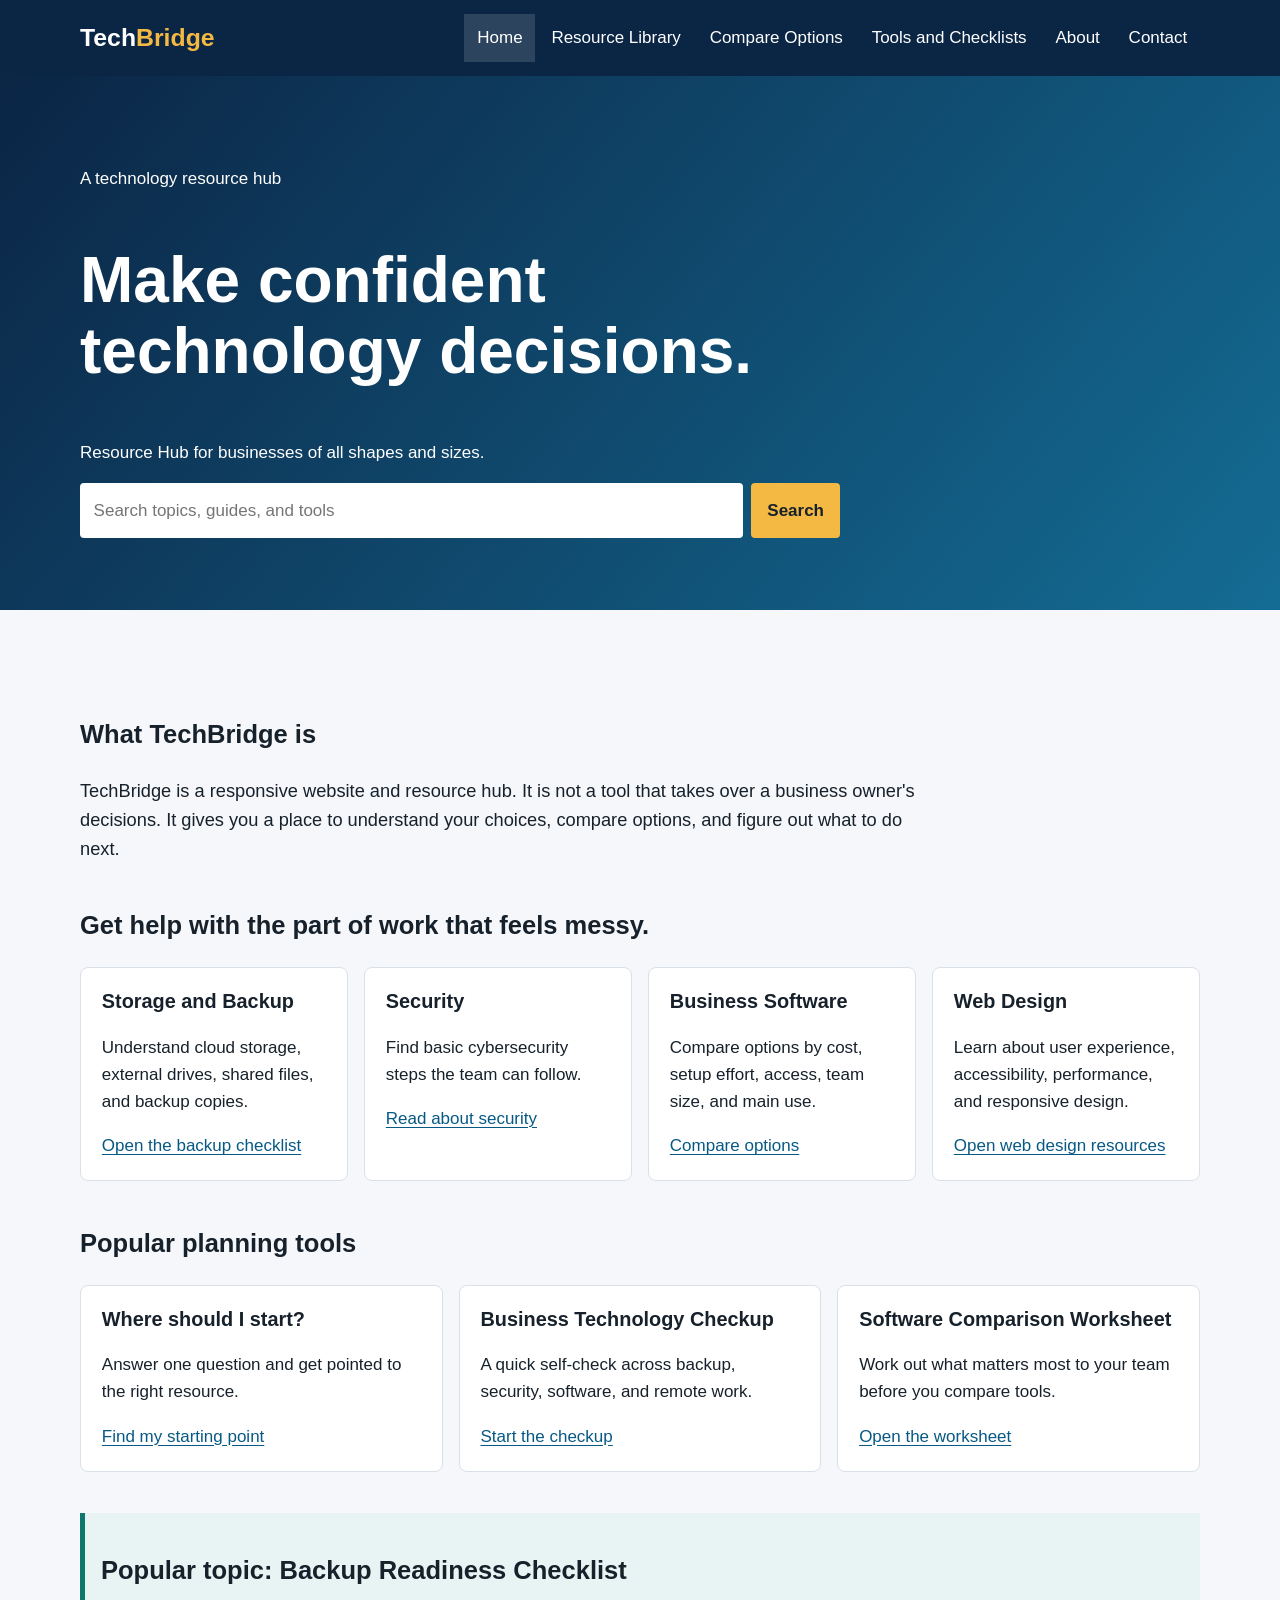
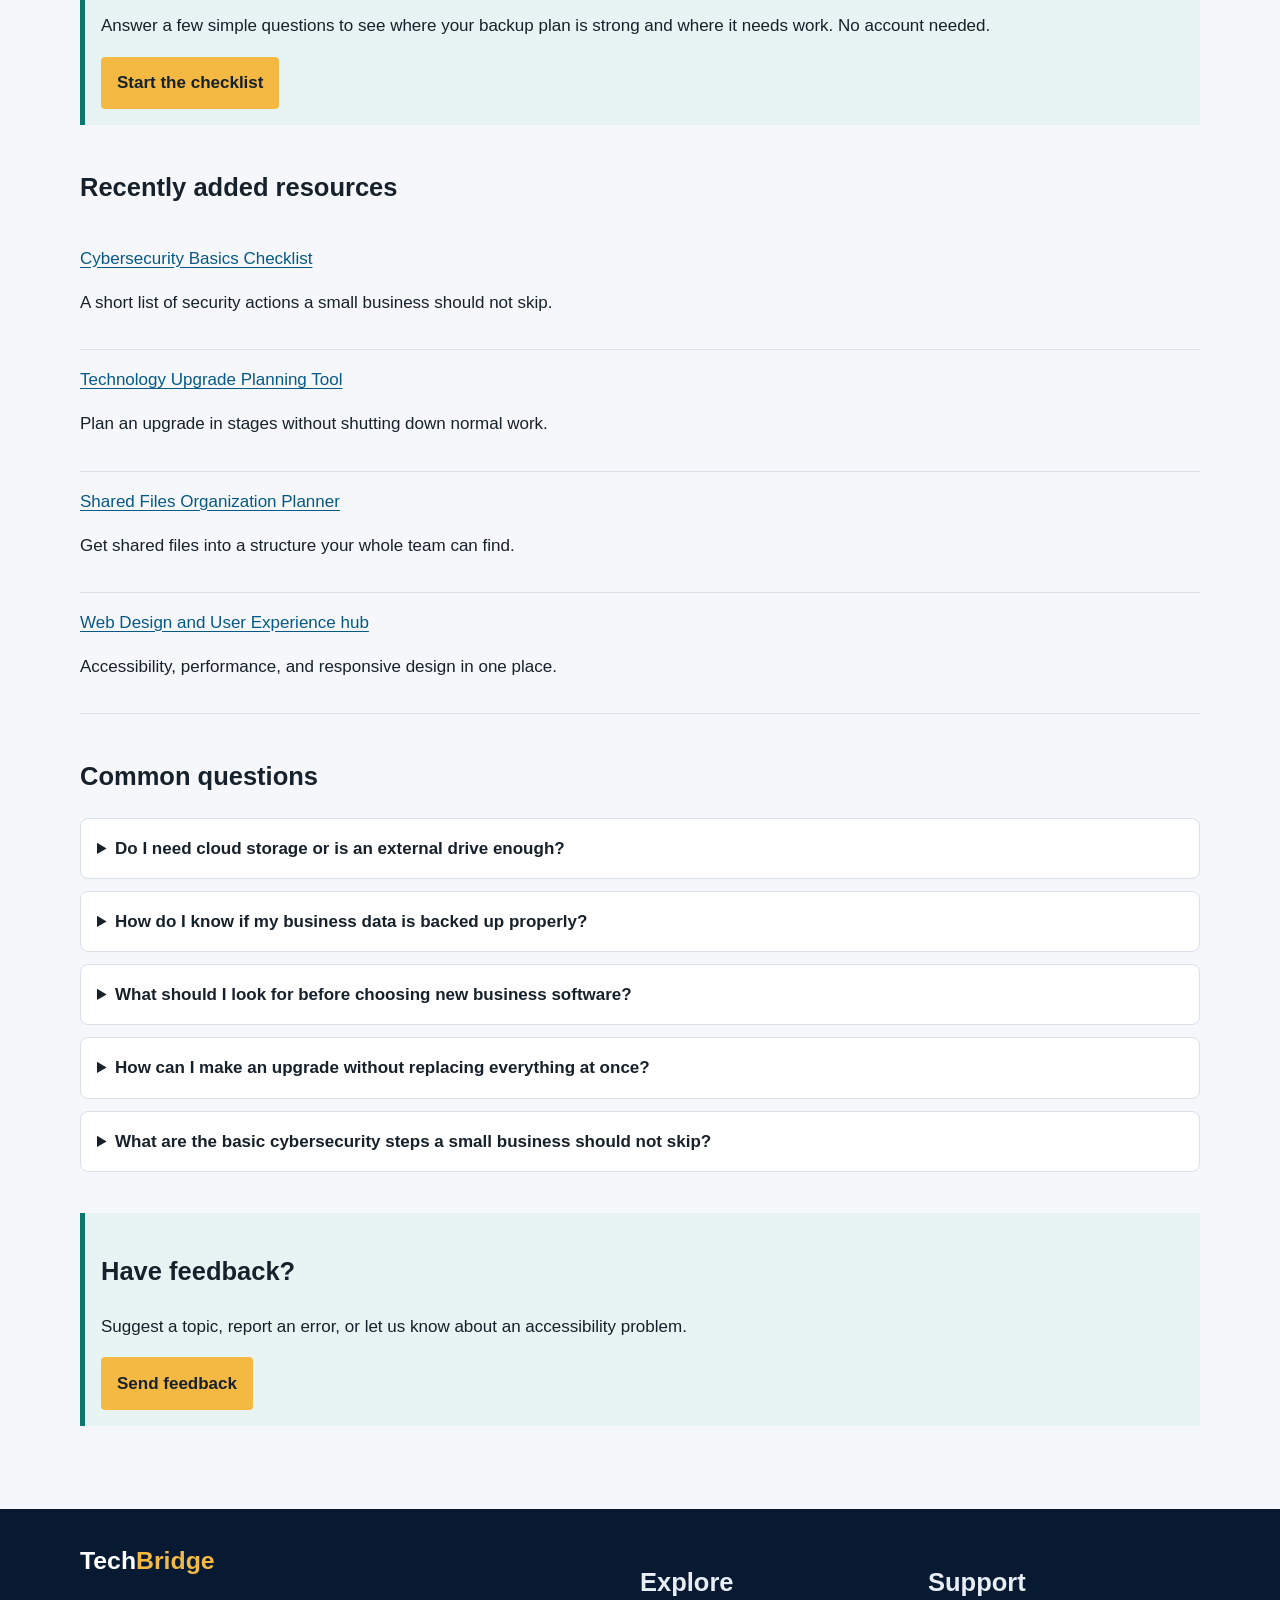
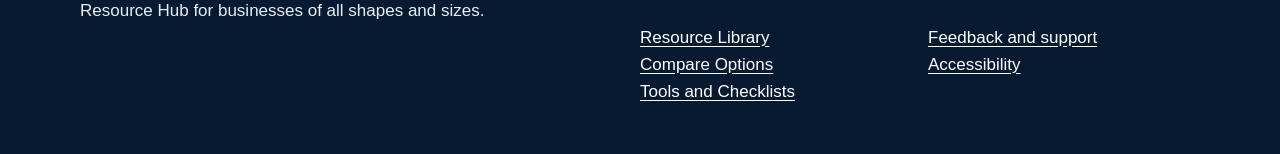
==== index.html @ a1f2038e "Add files via upload" ====
<!doctype html>
<html lang="en">
<head>
<meta charset="utf-8">
<meta name="viewport" content="width=device-width, initial-scale=1">
<meta name="description" content="TechBridge technology resource hub for small-business owners.">
<title>Home — TechBridge</title>
<link rel="stylesheet" href="css/styles.css">
</head>
<body>
<a class="skip" href="#main">Skip to main content</a>
<header class="site-header">
  <div class="wrap header-inner">
    <a class="brand" href="index.html">Tech<span>Bridge</span></a>
    <button class="menu-button" aria-expanded="false">Menu</button>
    <nav class="site-nav" aria-label="Main navigation">
      <ul>
        <li><a href="index.html" aria-current="page">Home</a></li>
        <li><a href="resources.html">Resource Library</a></li>
        <li><a href="compare.html">Compare Options</a></li>
        <li><a href="tools.html">Tools and Checklists</a></li>
        <li><a href="about.html">About</a></li>
        <li><a href="contact.html">Contact</a></li>
      </ul>
    </nav>
  </div>
</header>

<section class="hero">
  <div class="wrap">
    <p>A technology resource hub</p>
    <h1>Make confident technology decisions.</h1>
    <p>Resource Hub for businesses of all shapes and sizes.</p>
    <form class="search" data-search role="search">
      <label class="hidden" for="search">Search topics, guides, and tools</label>
      <input id="search" name="q" type="search" placeholder="Search topics, guides, and tools">
      <button type="submit">Search</button>
    </form>
  </div>
</section>

<main id="main" class="wrap">

  <section>
    <h2>What TechBridge is</h2>
    <p class="intro">TechBridge is a responsive website and resource hub. It is not a tool that takes over a business owner's decisions. It gives you a place to understand your choices, compare options, and figure out what to do next.</p>
  </section>

  <section>
    <h2>Get help with the part of work that feels messy.</h2>
    <div class="grid">
      <article class="card">
        <h3>Storage and Backup</h3>
        <p>Understand cloud storage, external drives, shared files, and backup copies.</p>
        <a href="tools.html#backup">Open the backup checklist</a>
      </article>
      <article class="card">
        <h3>Security</h3>
        <p>Find basic cybersecurity steps the team can follow.</p>
        <a href="security.html">Read about security</a>
      </article>
      <article class="card">
        <h3>Business Software</h3>
        <p>Compare options by cost, setup effort, access, team size, and main use.</p>
        <a href="compare.html">Compare options</a>
      </article>
      <article class="card">
        <h3>Web Design</h3>
        <p>Learn about user experience, accessibility, performance, and responsive design.</p>
        <a href="user-experience.html">Open web design resources</a>
      </article>
    </div>
  </section>

  <section>
    <h2>Popular planning tools</h2>
    <div class="grid">
      <article class="card">
        <h3>Where should I start?</h3>
        <p>Answer one question and get pointed to the right resource.</p>
        <a href="tools.html#finder">Find my starting point</a>
      </article>
      <article class="card">
        <h3>Business Technology Checkup</h3>
        <p>A quick self-check across backup, security, software, and remote work.</p>
        <a href="tools.html#checkup">Start the checkup</a>
      </article>
      <article class="card">
        <h3>Software Comparison Worksheet</h3>
        <p>Work out what matters most to your team before you compare tools.</p>
        <a href="tools.html#worksheet">Open the worksheet</a>
      </article>
    </div>
  </section>

  <section class="notice">
    <h2>Popular topic: Backup Readiness Checklist</h2>
    <p>Answer a few simple questions to see where your backup plan is strong and where it needs work. No account needed.</p>
    <a class="button" href="tools.html#backup">Start the checklist</a>
  </section>

  <section>
    <h2>Recently added resources</h2>
    <ul class="resource-list">
      <li><a href="security.html#cyber-checklist">Cybersecurity Basics Checklist</a><p>A short list of security actions a small business should not skip.</p></li>
      <li><a href="tools.html#upgrade">Technology Upgrade Planning Tool</a><p>Plan an upgrade in stages without shutting down normal work.</p></li>
      <li><a href="tools.html#files">Shared Files Organization Planner</a><p>Get shared files into a structure your whole team can find.</p></li>
      <li><a href="user-experience.html">Web Design and User Experience hub</a><p>Accessibility, performance, and responsive design in one place.</p></li>
    </ul>
  </section>

  <section class="faq">
    <h2>Common questions</h2>
    <details>
      <summary>Do I need cloud storage or is an external drive enough?</summary>
      <p>It depends on how many people need access and from where. An external drive works if one person needs occasional backup, but a team that shares files from different locations usually needs cloud storage too. See the <a href="compare.html">Compare Options</a> page.</p>
    </details>
    <details>
      <summary>How do I know if my business data is backed up properly?</summary>
      <p>A proper backup has a separate copy, a known location, someone who checks it, and a way to recover files. Run the <a href="tools.html#backup">Backup Readiness Checklist</a> to see where you stand.</p>
    </details>
    <details>
      <summary>What should I look for before choosing new business software?</summary>
      <p>Cost, setup effort, access, team size, and main use — in that order for most small teams. The <a href="tools.html#worksheet">Software Comparison Worksheet</a> helps you decide which matters most first.</p>
    </details>
    <details>
      <summary>How can I make an upgrade without replacing everything at once?</summary>
      <p>Start with the smallest piece that is causing the most trouble. The <a href="tools.html#upgrade">Technology Upgrade Planning Tool</a> walks through this in stages.</p>
    </details>
    <details>
      <summary>What are the basic cybersecurity steps a small business should not skip?</summary>
      <p>Unique passwords, multi-factor authentication, and automatic updates cover most of the risk. See the <a href="security.html#cyber-checklist">Cybersecurity Basics Checklist</a>.</p>
    </details>
  </section>

  <section class="notice">
    <h2>Have feedback?</h2>
    <p>Suggest a topic, report an error, or let us know about an accessibility problem.</p>
    <a class="button" href="contact.html">Send feedback</a>
  </section>

</main>

<footer class="site-footer">
  <div class="wrap footer">
    <div>
      <a class="brand" href="index.html">Tech<span>Bridge</span></a>
      <p>Resource Hub for businesses of all shapes and sizes.</p>
    </div>
    <div>
      <h2>Explore</h2>
      <p><a href="resources.html">Resource Library</a><br><a href="compare.html">Compare Options</a><br><a href="tools.html">Tools and Checklists</a></p>
    </div>
    <div>
      <h2>Support</h2>
      <p><a href="contact.html">Feedback and support</a><br><a href="accessibility.html">Accessibility</a></p>
    </div>
  </div>
</footer>
<script src="js/script.js"></script>
</body>
</html>
---- css/styles.css ----
*{box-sizing:border-box}html{scroll-behavior:smooth}body{margin:0;font:17px/1.6 Arial,sans-serif;color:#17212b;background:#f5f7fa}a{color:#075985;text-underline-offset:3px}a:focus-visible,button:focus-visible,input:focus-visible,textarea:focus-visible,select:focus-visible,details summary:focus-visible{outline:3px solid #f59e0b;outline-offset:3px}.skip{position:absolute;left:-9999px}.skip:focus{left:1rem;top:1rem;background:#fff;padding:.7rem;z-index:9}.wrap{width:min(1120px,92%);margin:auto}.site-header{background:#0b2545;color:#fff}.header-inner{min-height:76px;display:flex;align-items:center;justify-content:space-between;gap:1rem}.brand{color:#fff;text-decoration:none;font-weight:700;font-size:1.55rem}.brand span{color:#f4b942}.menu-button{background:transparent;color:#fff;border:2px solid #fff;padding:.5rem .8rem}.site-nav ul{display:flex;gap:.2rem;list-style:none;padding:0;margin:0}.site-nav a{display:block;color:#fff;text-decoration:none;padding:.65rem .8rem}.site-nav a:hover,.site-nav a[aria-current=page]{background:#ffffff24}.hero{padding:4.5rem 0;background:linear-gradient(130deg,#0b2545,#146c94);color:#fff}.hero h1{font-size:clamp(2.2rem,5vw,4rem);line-height:1.1;max-width:800px}.search{display:flex;gap:.5rem;max-width:760px}.search input{flex:1;padding:.85rem;border:0;border-radius:4px;font:inherit}.search button,.button{background:#f4b942;color:#17212b;border:0;border-radius:4px;padding:.8rem 1rem;font:inherit;font-weight:700;cursor:pointer}.button{display:inline-block;text-decoration:none}main{padding:2.6rem 0}section{margin-bottom:2.6rem}.grid{display:grid;grid-template-columns:repeat(auto-fit,minmax(230px,1fr));gap:1rem}.card,.form,.related{background:#fff;border:1px solid #d9e0e8;border-radius:8px;padding:1.3rem}.card h2,.card h3{margin-top:0;line-height:1.25}.quick{background:#fff4d7;border-left:5px solid #f4b942;padding:1rem}.quick ul{margin:.5rem 0 0;padding-left:1.2rem}.notice{background:#e7f4f3;border-left:5px solid #0f766e;padding:1rem}.breadcrumbs{font-size:.94rem}.check label{display:flex;gap:.7rem;align-items:flex-start;background:#fff;border:1px solid #d9e0e8;border-radius:4px;margin:.5rem 0;padding:.75rem}.check input{width:1.2rem;height:1.2rem;margin-top:.25rem;flex-shrink:0}.check fieldset{border:0;padding:0;margin:0 0 1rem}.check legend{font-weight:700;padding:0;margin-bottom:.3rem}.result{display:none;background:#e7f4f3;border-left:5px solid #0f766e;padding:1rem;margin-top:1rem}.result.show,.result:not([hidden]){display:block}.table{width:100%;border-collapse:collapse;background:#fff}.table th,.table td{border:1px solid #d9e0e8;padding:.8rem;text-align:left;vertical-align:top}.table th{background:#eaf1f7}.table-wrap{overflow:auto}.field{margin-bottom:1rem}.field label{display:block;font-weight:700}.field input,.field select,.field textarea{width:100%;font:inherit;padding:.65rem;border:1px solid #718096;border-radius:4px}.field textarea{min-height:150px}.field [aria-invalid=true]{border:2px solid #b42318;background:#fff5f5}.success{background:#e7f4f3;border-left:5px solid #0f766e;padding:1rem}.resource-list{list-style:none;padding:0}.resource-list li{padding:1rem 0;border-bottom:1px solid #d9e0e8}.site-footer{background:#071a31;color:#e8eef5;padding:2rem 0}.site-footer a{color:#fff}.footer{display:grid;grid-template-columns:2fr 1fr 1fr;gap:1rem}.hidden{position:absolute;left:-9999px}.intro{font-size:1.14rem;max-width:850px}.tool-section{margin-bottom:2rem}.faq details{background:#fff;border:1px solid #d9e0e8;border-radius:8px;padding:1rem;margin-bottom:.75rem}.faq summary{font-weight:700;cursor:pointer}.faq details p{margin-top:.6rem}[data-score-line]{font-weight:700;margin:.5rem 0 0}@media(max-width:760px){.header-inner{flex-wrap:wrap;padding:.7rem 0}.menu-button{display:block}.site-nav{display:none;width:100%}.site-nav.open{display:block}.site-nav ul{display:block}.site-nav a{padding:.7rem}.search{flex-direction:column}.footer{grid-template-columns:1fr}}@media(min-width:761px){.menu-button{display:none}}@media(prefers-reduced-motion:reduce){html{scroll-behavior:auto}}@media print{.site-header,.site-footer,.menu-button,form,.quick nav,nav.site-nav{display:none}.result{display:block !important}}
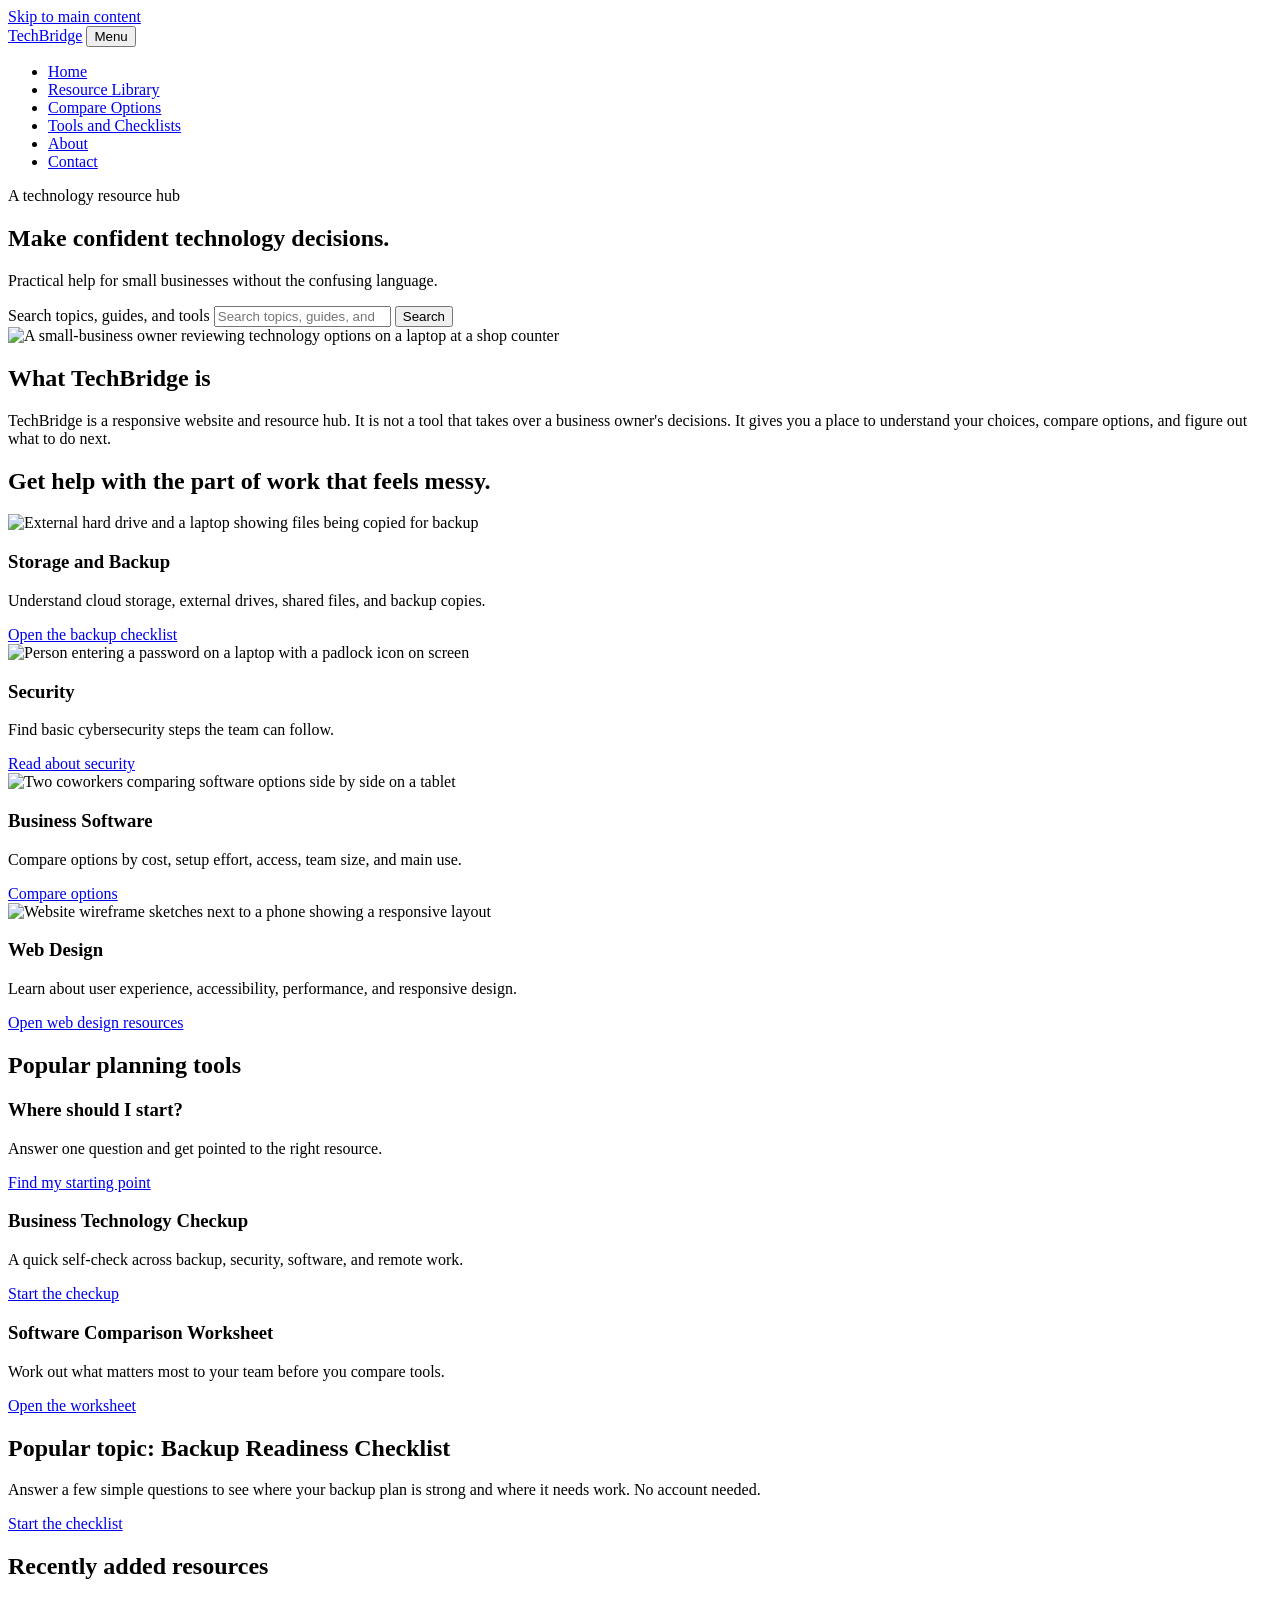
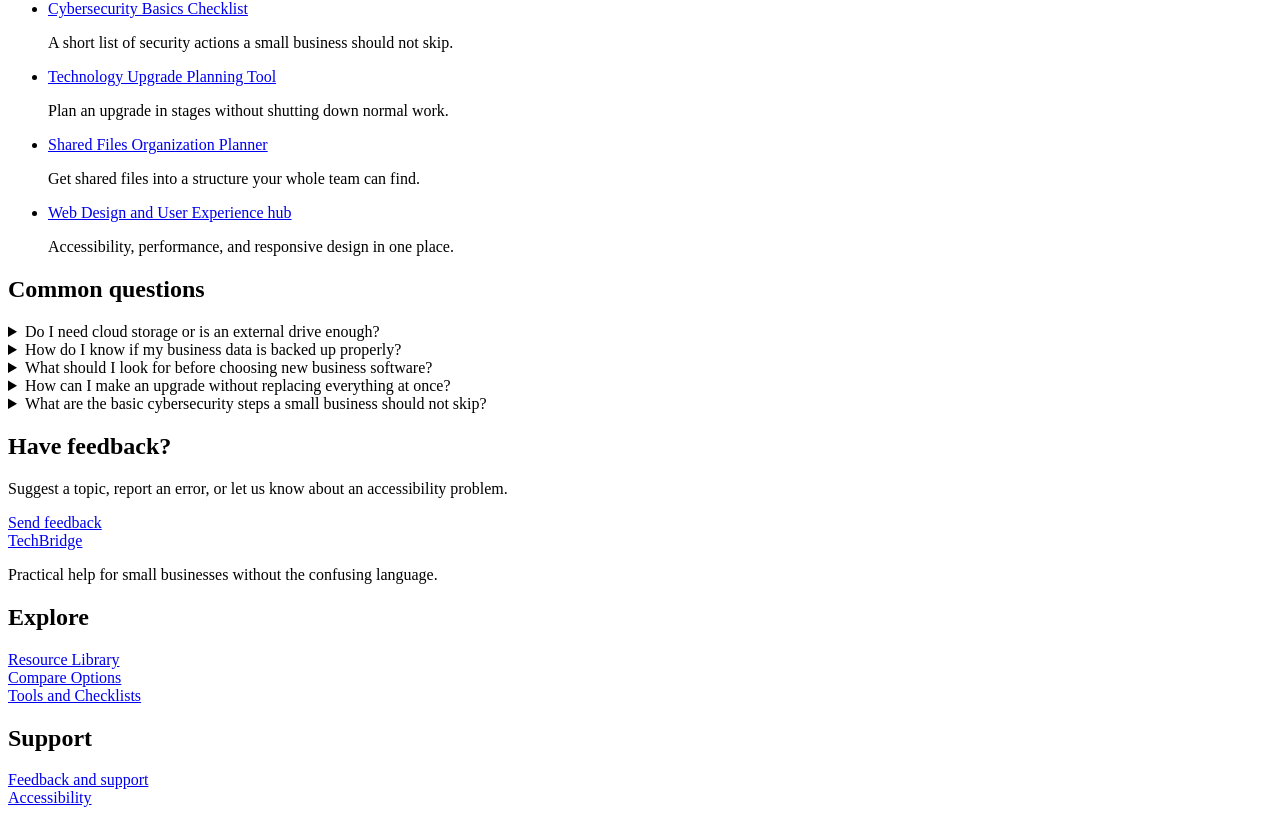
==== commit ebb05e50: "Revise index.html for content and layout improvements Updated the index.html file to enhance content" ====
--- a/index.html
+++ b/index.html
@@ -5,7 +5,7 @@
 <meta name="viewport" content="width=device-width, initial-scale=1">
 <meta name="description" content="TechBridge technology resource hub for small-business owners.">
 <title>Home — TechBridge</title>
-<link rel="stylesheet" href="css/styles.css">
+<link rel="stylesheet" href="styles.css">
 </head>
 <body>
 <a class="skip" href="#main">Skip to main content</a>
@@ -27,15 +27,27 @@
 </header>
 
 <section class="hero">
-  <div class="wrap">
-    <p>A technology resource hub</p>
-    <h1>Make confident technology decisions.</h1>
-    <p>Resource Hub for businesses of all shapes and sizes.</p>
-    <form class="search" data-search role="search">
-      <label class="hidden" for="search">Search topics, guides, and tools</label>
-      <input id="search" name="q" type="search" placeholder="Search topics, guides, and tools">
-      <button type="submit">Search</button>
-    </form>
+  <div class="wrap hero-inner">
+    <div class="hero-text">
+      <p>A technology resource hub</p>
+      <h1>Make confident technology decisions.</h1>
+      <p>Practical help for small businesses without the confusing language.</p>
+      <form class="search" data-search role="search">
+        <label class="hidden" for="search">Search topics, guides, and tools</label>
+        <input id="search" name="q" type="search" placeholder="Search topics, guides, and tools">
+        <button type="submit">Search</button>
+      </form>
+    </div>
+    <img
+      class="hero-image"
+      src="https://picsum.photos/seed/techbridge-hero/700/560"
+      srcset="https://picsum.photos/seed/techbridge-hero/420/336 420w,
+              https://picsum.photos/seed/techbridge-hero/700/560 700w,
+              https://picsum.photos/seed/techbridge-hero/1000/800 1000w"
+      sizes="(max-width: 760px) 88vw, 40vw"
+      width="700" height="560"
+      alt="A small-business owner reviewing technology options on a laptop at a shop counter"
+      loading="eager" fetchpriority="high">
   </div>
 </section>
 
@@ -50,21 +62,57 @@
     <h2>Get help with the part of work that feels messy.</h2>
     <div class="grid">
       <article class="card">
+        <img
+          src="https://picsum.photos/seed/techbridge-backup/480/320"
+          srcset="https://picsum.photos/seed/techbridge-backup/320/213 320w,
+                  https://picsum.photos/seed/techbridge-backup/480/320 480w,
+                  https://picsum.photos/seed/techbridge-backup/800/533 800w"
+          sizes="(max-width: 600px) 90vw, (max-width: 900px) 45vw, 260px"
+          width="480" height="320"
+          alt="External hard drive and a laptop showing files being copied for backup"
+          loading="lazy">
         <h3>Storage and Backup</h3>
         <p>Understand cloud storage, external drives, shared files, and backup copies.</p>
         <a href="tools.html#backup">Open the backup checklist</a>
       </article>
       <article class="card">
+        <img
+          src="https://picsum.photos/seed/techbridge-security/480/320"
+          srcset="https://picsum.photos/seed/techbridge-security/320/213 320w,
+                  https://picsum.photos/seed/techbridge-security/480/320 480w,
+                  https://picsum.photos/seed/techbridge-security/800/533 800w"
+          sizes="(max-width: 600px) 90vw, (max-width: 900px) 45vw, 260px"
+          width="480" height="320"
+          alt="Person entering a password on a laptop with a padlock icon on screen"
+          loading="lazy">
         <h3>Security</h3>
         <p>Find basic cybersecurity steps the team can follow.</p>
         <a href="security.html">Read about security</a>
       </article>
       <article class="card">
+        <img
+          src="https://picsum.photos/seed/techbridge-software/480/320"
+          srcset="https://picsum.photos/seed/techbridge-software/320/213 320w,
+                  https://picsum.photos/seed/techbridge-software/480/320 480w,
+                  https://picsum.photos/seed/techbridge-software/800/533 800w"
+          sizes="(max-width: 600px) 90vw, (max-width: 900px) 45vw, 260px"
+          width="480" height="320"
+          alt="Two coworkers comparing software options side by side on a tablet"
+          loading="lazy">
         <h3>Business Software</h3>
         <p>Compare options by cost, setup effort, access, team size, and main use.</p>
         <a href="compare.html">Compare options</a>
       </article>
       <article class="card">
+        <img
+          src="https://picsum.photos/seed/techbridge-webdesign/480/320"
+          srcset="https://picsum.photos/seed/techbridge-webdesign/320/213 320w,
+                  https://picsum.photos/seed/techbridge-webdesign/480/320 480w,
+                  https://picsum.photos/seed/techbridge-webdesign/800/533 800w"
+          sizes="(max-width: 600px) 90vw, (max-width: 900px) 45vw, 260px"
+          width="480" height="320"
+          alt="Website wireframe sketches next to a phone showing a responsive layout"
+          loading="lazy">
         <h3>Web Design</h3>
         <p>Learn about user experience, accessibility, performance, and responsive design.</p>
         <a href="user-experience.html">Open web design resources</a>
@@ -145,7 +193,7 @@
   <div class="wrap footer">
     <div>
       <a class="brand" href="index.html">Tech<span>Bridge</span></a>
-      <p>Resource Hub for businesses of all shapes and sizes.</p>
+      <p>Practical help for small businesses without the confusing language.</p>
     </div>
     <div>
       <h2>Explore</h2>
@@ -157,6 +205,6 @@
     </div>
   </div>
 </footer>
-<script src="js/script.js"></script>
+<script src="script.js"></script>
 </body>
-</html>+</html>
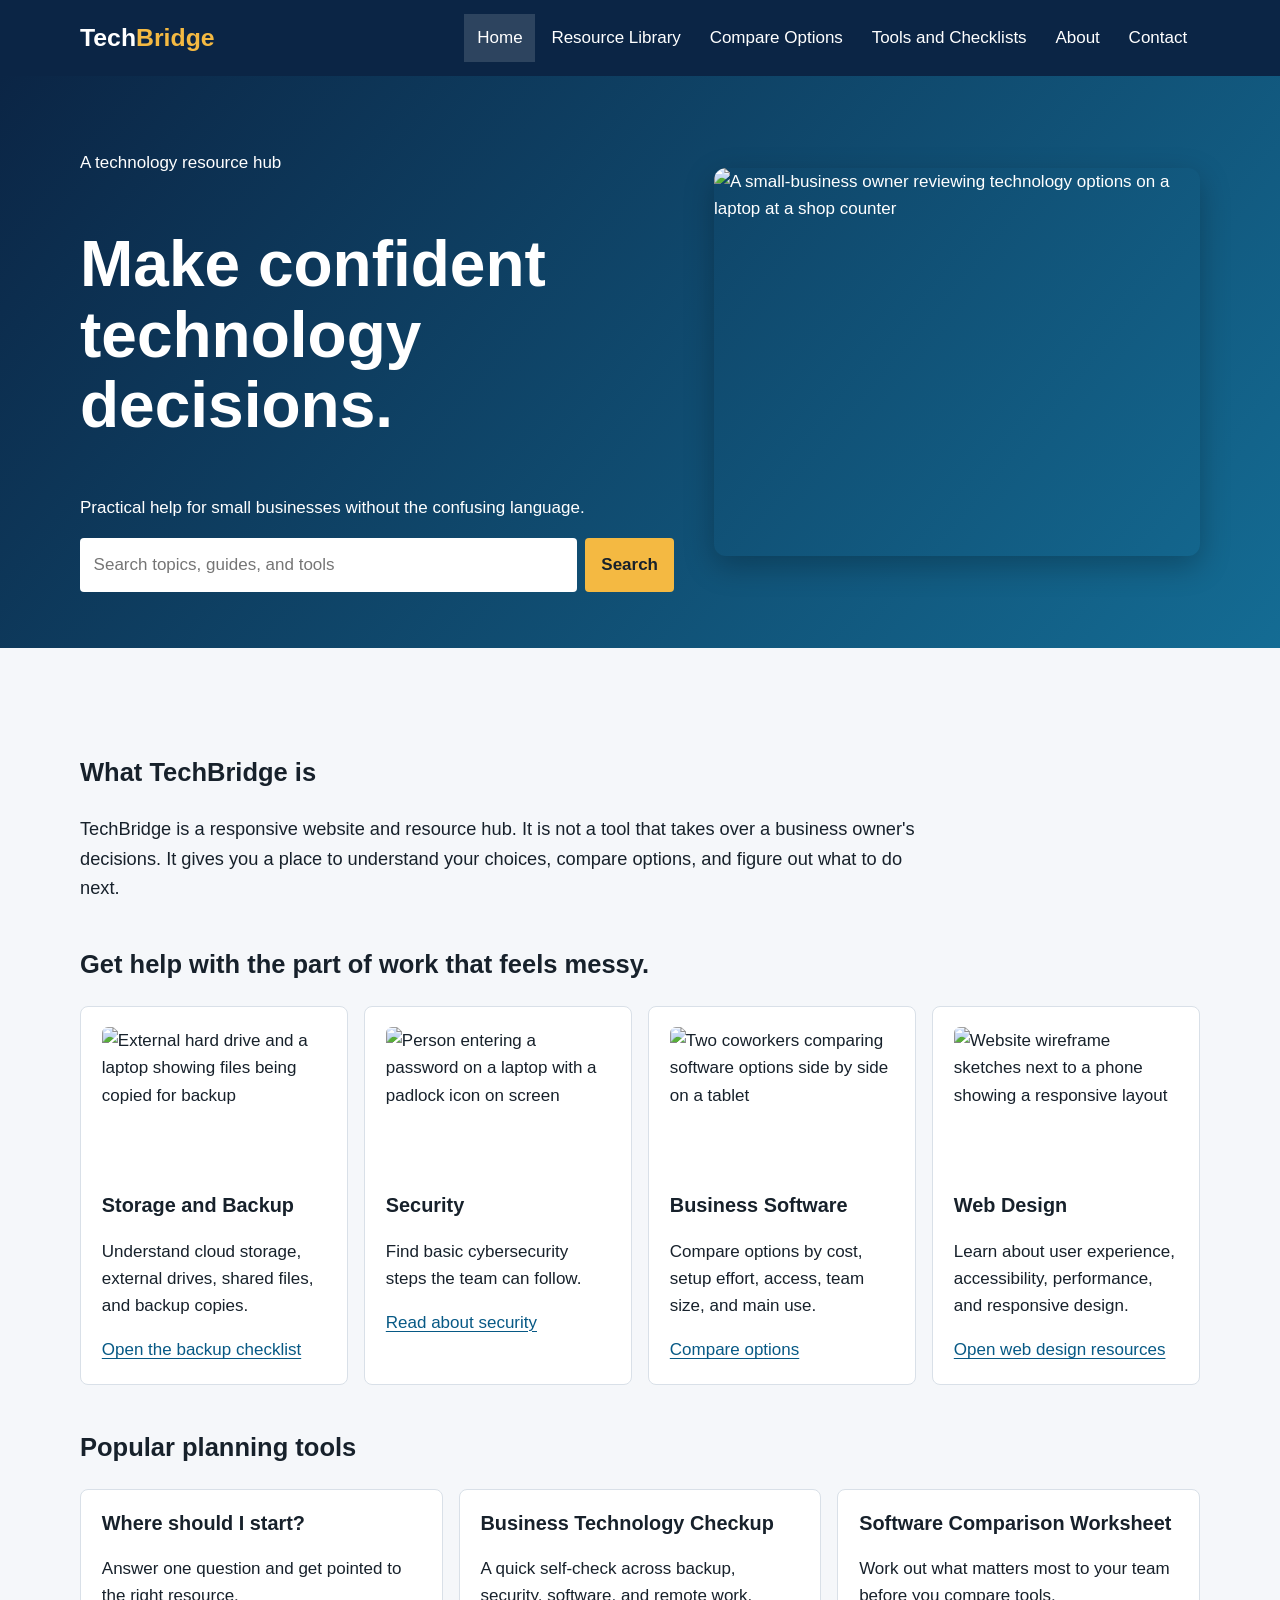
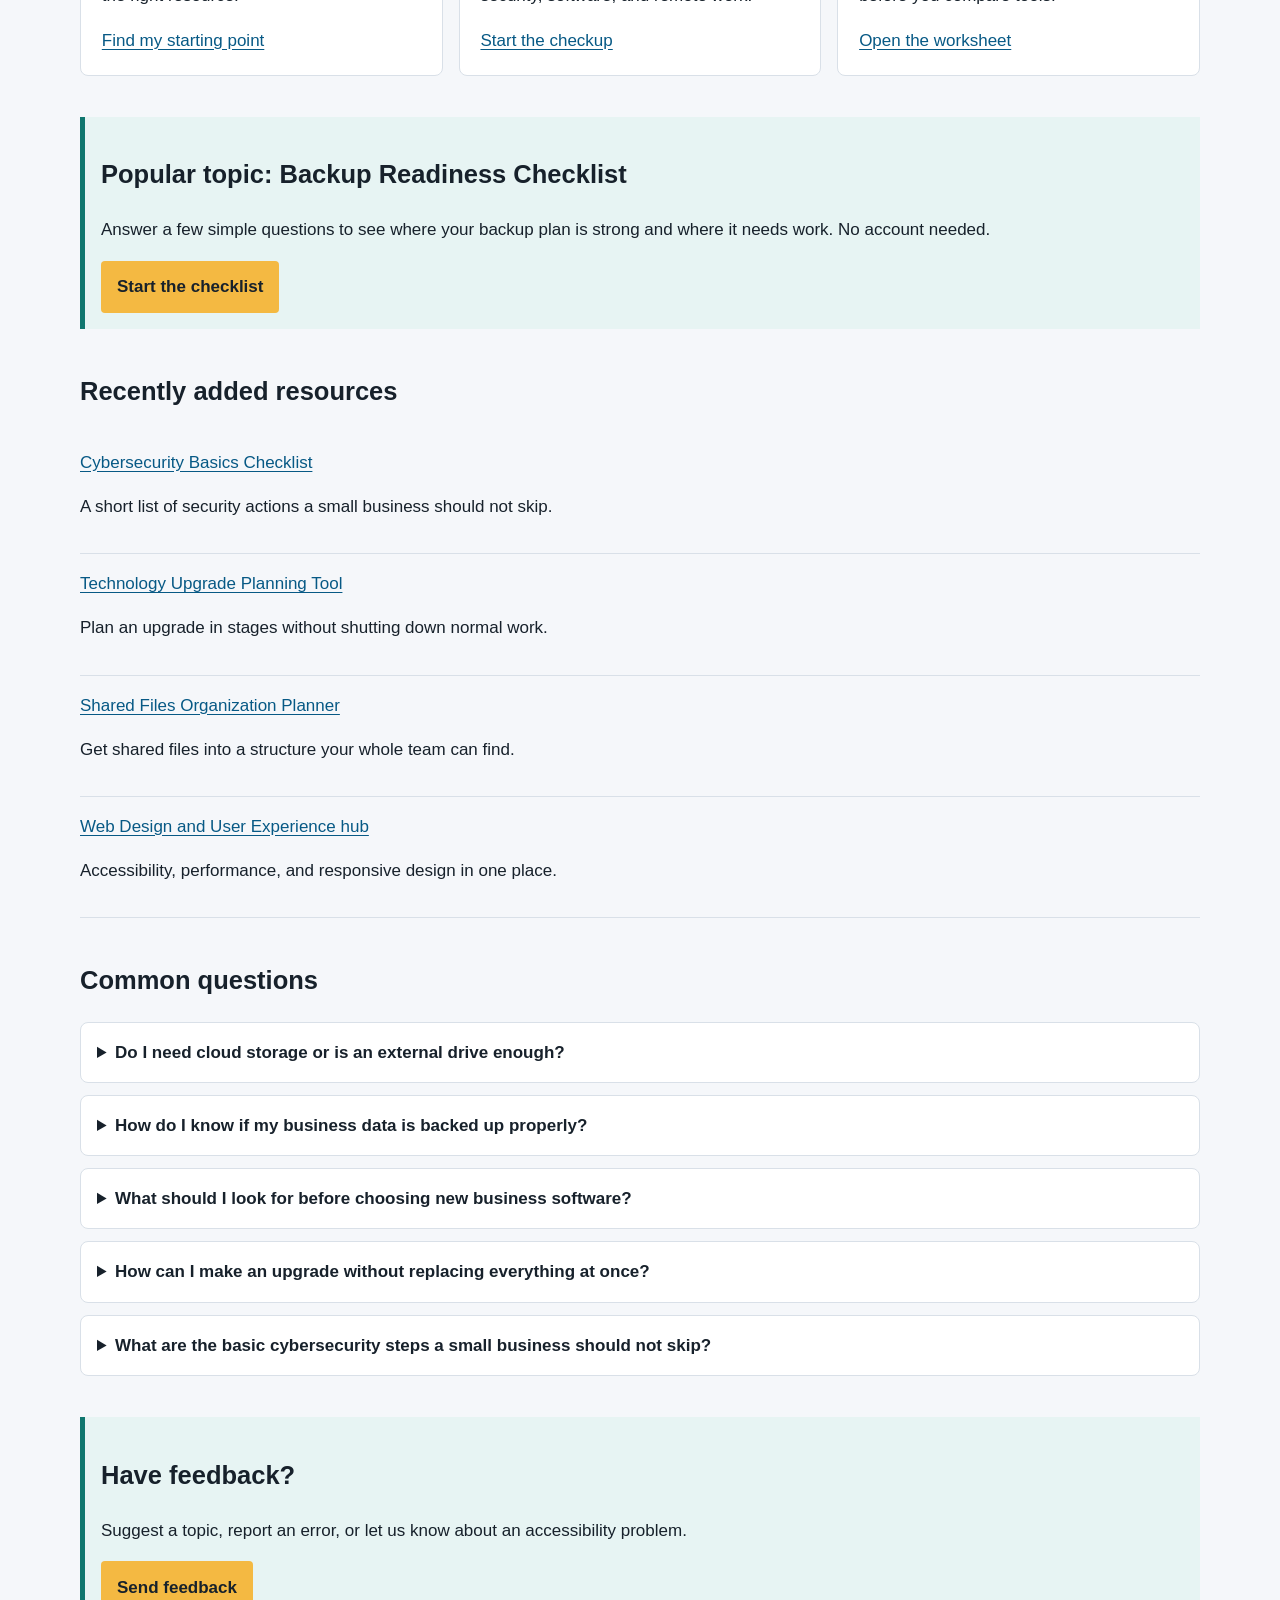
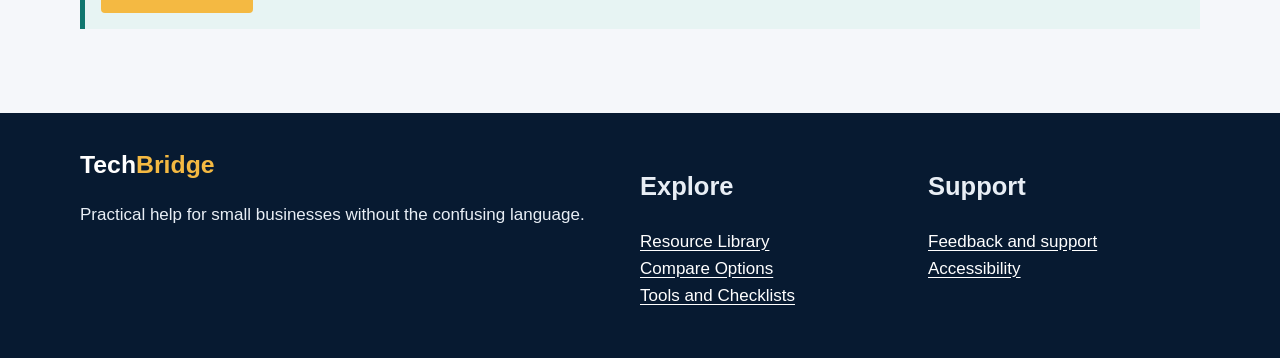
==== commit 76e3ef4c: "Update index.html" ====
--- a/index.html
+++ b/index.html
@@ -5,7 +5,7 @@
 <meta name="viewport" content="width=device-width, initial-scale=1">
 <meta name="description" content="TechBridge technology resource hub for small-business owners.">
 <title>Home — TechBridge</title>
-<link rel="stylesheet" href="styles.css">
+<link rel="stylesheet" href="css/styles.css">
 </head>
 <body>
 <a class="skip" href="#main">Skip to main content</a>
@@ -205,6 +205,6 @@
     </div>
   </div>
 </footer>
-<script src="script.js"></script>
+<script src="js/script.js"></script>
 </body>
 </html>
--- a/css/styles.css
+++ b/css/styles.css
@@ -0,0 +1 @@
+*{box-sizing:border-box}html{scroll-behavior:smooth}body{margin:0;font:17px/1.6 Arial,sans-serif;color:#17212b;background:#f5f7fa}a{color:#075985;text-underline-offset:3px}a:focus-visible,button:focus-visible,input:focus-visible,textarea:focus-visible,select:focus-visible,details summary:focus-visible{outline:3px solid #f59e0b;outline-offset:3px}.skip{position:absolute;left:-9999px}.skip:focus{left:1rem;top:1rem;background:#fff;padding:.7rem;z-index:9}.wrap{width:min(1120px,92%);margin:auto}.site-header{background:#0b2545;color:#fff}.header-inner{min-height:76px;display:flex;align-items:center;justify-content:space-between;gap:1rem}.brand{color:#fff;text-decoration:none;font-weight:700;font-size:1.55rem}.brand span{color:#f4b942}.menu-button{background:transparent;color:#fff;border:2px solid #fff;padding:.5rem .8rem}.site-nav ul{display:flex;gap:.2rem;list-style:none;padding:0;margin:0}.site-nav a{display:block;color:#fff;text-decoration:none;padding:.65rem .8rem}.site-nav a:hover,.site-nav a[aria-current=page]{background:#ffffff24}.hero{padding:3.5rem 0;background:linear-gradient(130deg,#0b2545,#146c94);color:#fff}.hero-inner{display:grid;grid-template-columns:1.1fr .9fr;gap:2.5rem;align-items:center}.hero-text h1{font-size:clamp(2.2rem,5vw,4rem);line-height:1.1;max-width:800px}.hero-image{width:100%;height:auto;border-radius:12px;box-shadow:0 10px 30px rgba(0,0,0,.25);object-fit:cover;aspect-ratio:700/560}.search{display:flex;gap:.5rem;max-width:760px}.search input{flex:1;padding:.85rem;border:0;border-radius:4px;font:inherit}.search button,.button{background:#f4b942;color:#17212b;border:0;border-radius:4px;padding:.8rem 1rem;font:inherit;font-weight:700;cursor:pointer}.button{display:inline-block;text-decoration:none}main{padding:2.6rem 0}section{margin-bottom:2.6rem}.grid{display:grid;grid-template-columns:repeat(auto-fit,minmax(230px,1fr));gap:1rem}.card,.form,.related{background:#fff;border:1px solid #d9e0e8;border-radius:8px;padding:1.3rem}.card img{width:100%;height:auto;aspect-ratio:3/2;object-fit:cover;border-radius:6px;margin:0 0 1rem;display:block}.card h2,.card h3{margin-top:0;line-height:1.25}.quick{background:#fff4d7;border-left:5px solid #f4b942;padding:1rem}.quick ul{margin:.5rem 0 0;padding-left:1.2rem}.notice{background:#e7f4f3;border-left:5px solid #0f766e;padding:1rem}.breadcrumbs{font-size:.94rem}.check label{display:flex;gap:.7rem;align-items:flex-start;background:#fff;border:1px solid #d9e0e8;border-radius:4px;margin:.5rem 0;padding:.75rem}.check input{width:1.2rem;height:1.2rem;margin-top:.25rem;flex-shrink:0}.check fieldset{border:0;padding:0;margin:0 0 1rem}.check legend{font-weight:700;padding:0;margin-bottom:.3rem}.result{display:none;background:#e7f4f3;border-left:5px solid #0f766e;padding:1rem;margin-top:1rem}.result.show,.result:not([hidden]){display:block}.table{width:100%;border-collapse:collapse;background:#fff}.table th,.table td{border:1px solid #d9e0e8;padding:.8rem;text-align:left;vertical-align:top}.table th{background:#eaf1f7}.table-wrap{overflow:auto}.field{margin-bottom:1rem}.field label{display:block;font-weight:700}.field input,.field select,.field textarea{width:100%;font:inherit;padding:.65rem;border:1px solid #718096;border-radius:4px}.field textarea{min-height:150px}.field [aria-invalid=true]{border:2px solid #b42318;background:#fff5f5}.success{background:#e7f4f3;border-left:5px solid #0f766e;padding:1rem}.resource-list{list-style:none;padding:0}.resource-list li{padding:1rem 0;border-bottom:1px solid #d9e0e8}.site-footer{background:#071a31;color:#e8eef5;padding:2rem 0}.site-footer a{color:#fff}.footer{display:grid;grid-template-columns:2fr 1fr 1fr;gap:1rem}.hidden{position:absolute;left:-9999px}.intro{font-size:1.14rem;max-width:850px}.tool-section{margin-bottom:2rem}.faq details{background:#fff;border:1px solid #d9e0e8;border-radius:8px;padding:1rem;margin-bottom:.75rem}.faq summary{font-weight:700;cursor:pointer}.faq details p{margin-top:.6rem}[data-score-line]{font-weight:700;margin:.5rem 0 0}img{max-width:100%;height:auto}@media(max-width:760px){.header-inner{flex-wrap:wrap;padding:.7rem 0}.menu-button{display:block}.site-nav{display:none;width:100%}.site-nav.open{display:block}.site-nav ul{display:block}.site-nav a{padding:.7rem}.search{flex-direction:column}.footer{grid-template-columns:1fr}.hero-inner{grid-template-columns:1fr}.hero-image{order:-1;aspect-ratio:16/10}}@media(min-width:761px){.menu-button{display:none}}@media(prefers-reduced-motion:reduce){html{scroll-behavior:auto}}@media(prefers-contrast:more){.card img,.hero-image{outline:1px solid #000}}@media print{.site-header,.site-footer,.menu-button,form,.quick nav,nav.site-nav,.hero-image,.card img{display:none}.result{display:block !important}}
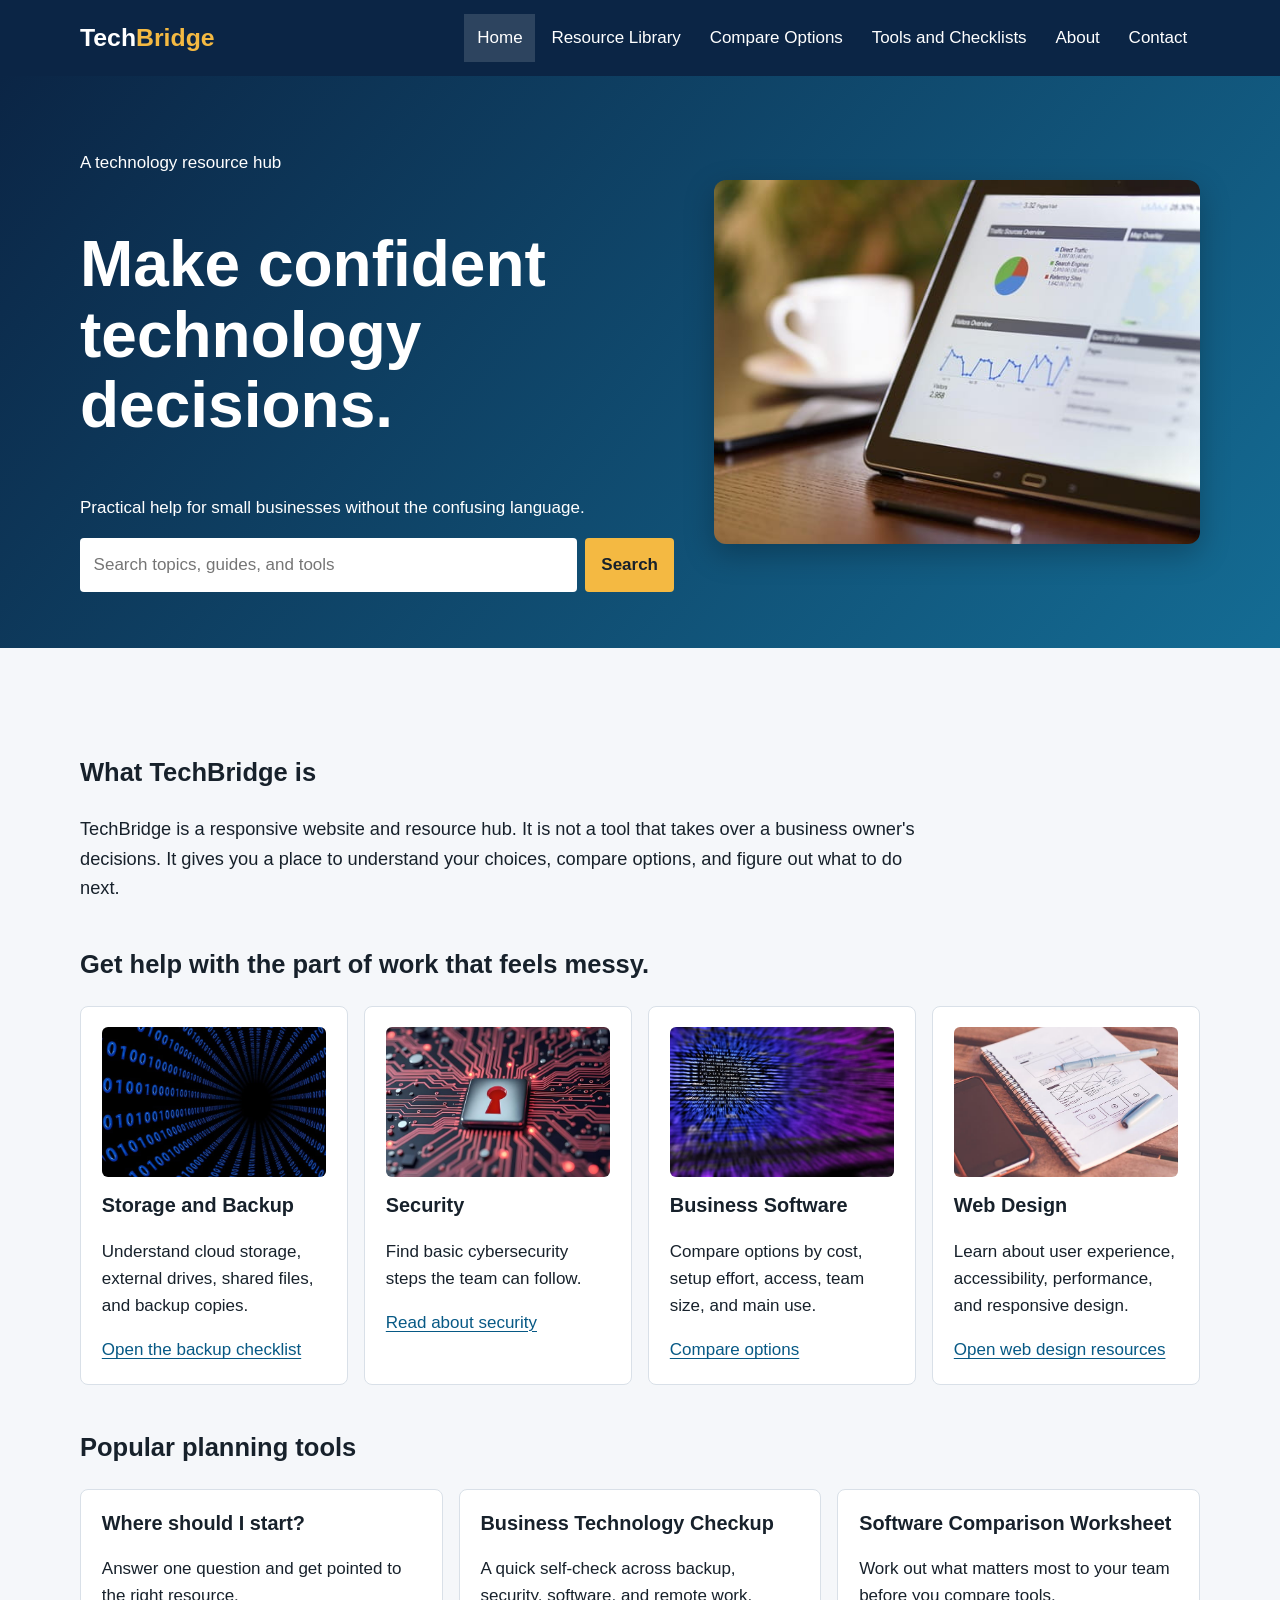
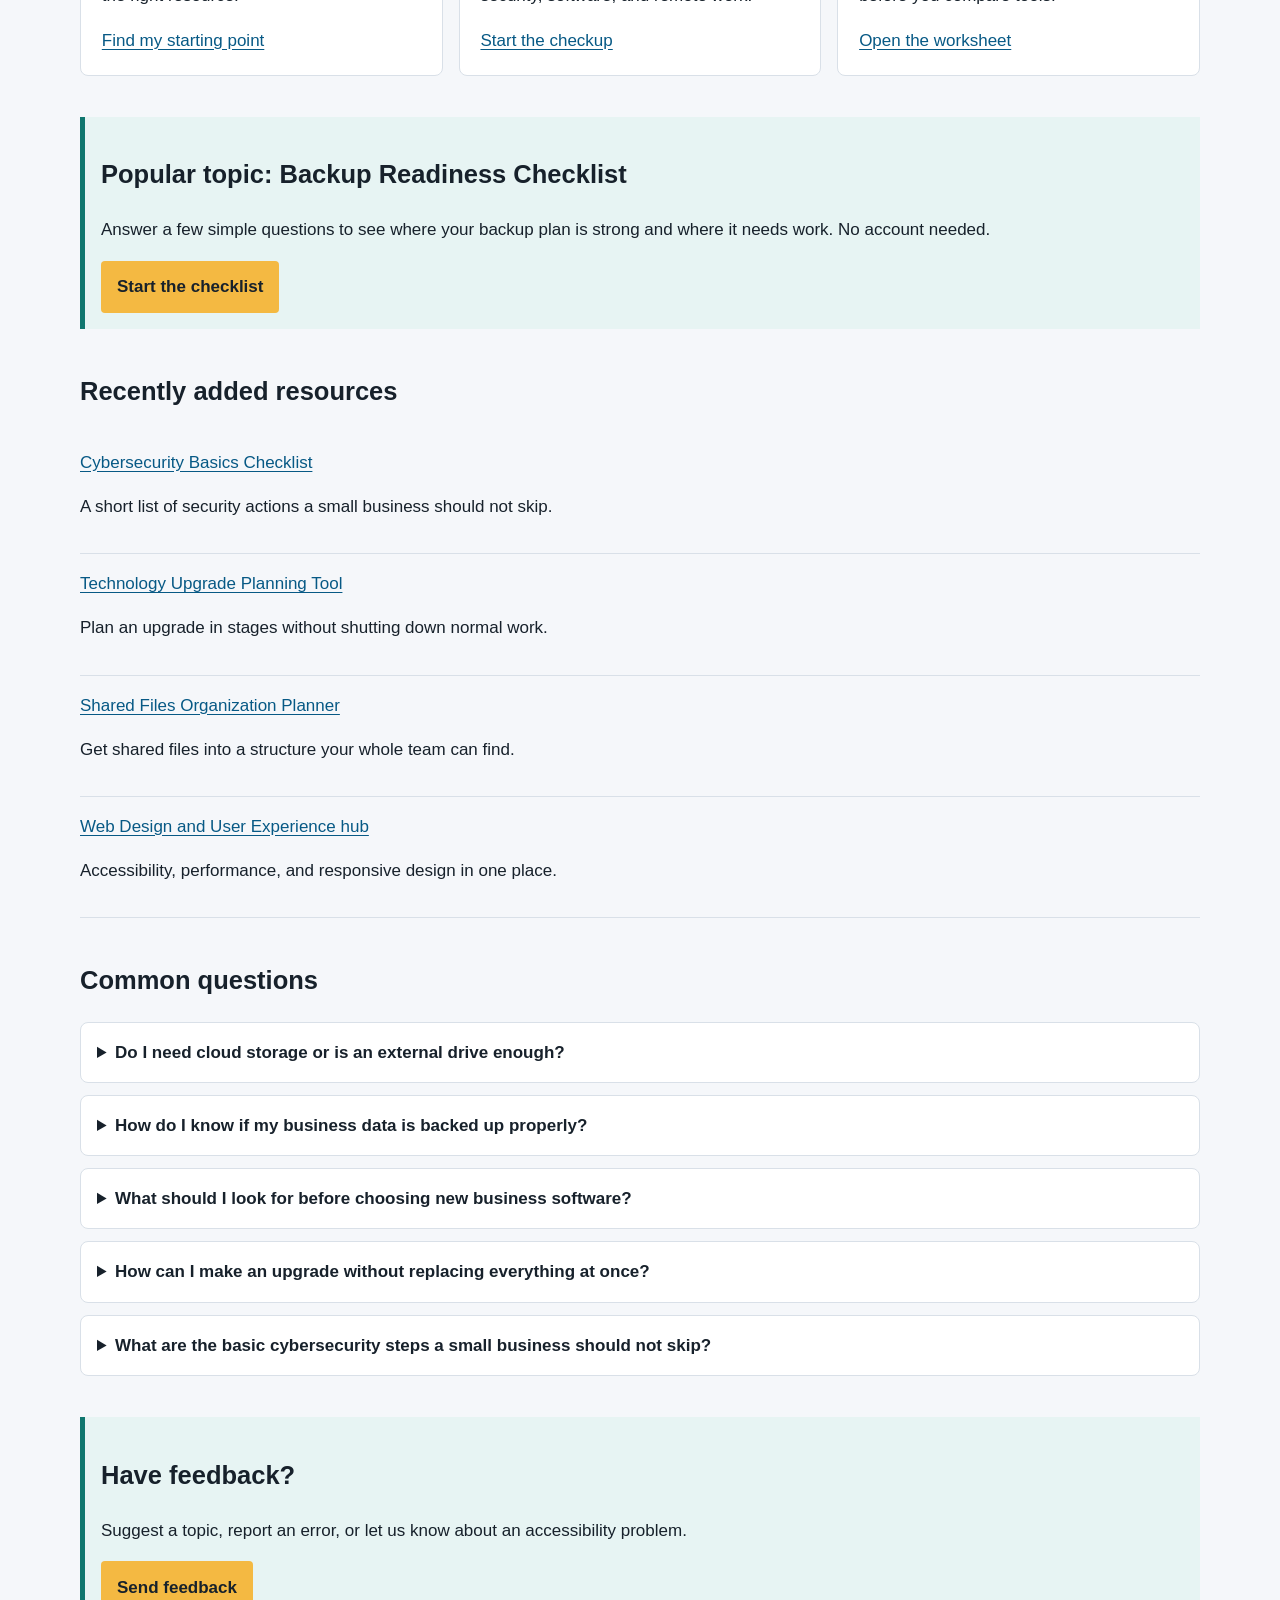
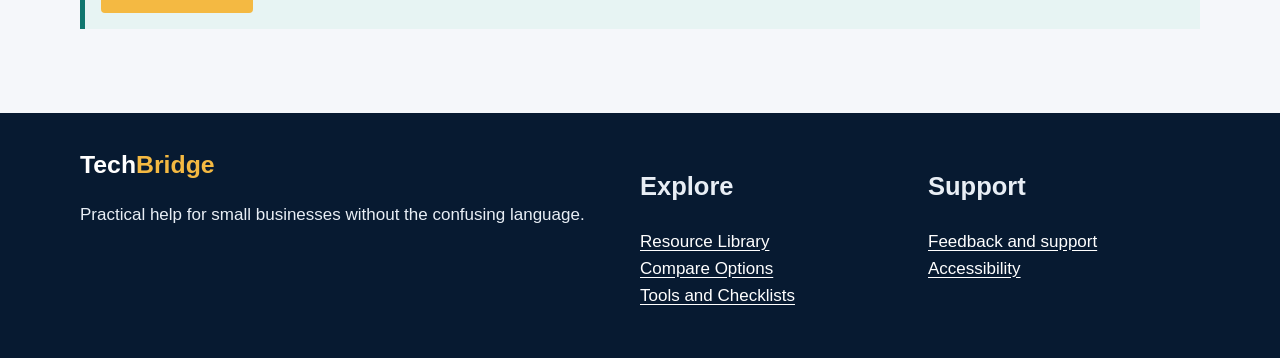
==== commit b83a203d: "Update index.html" ====
--- a/index.html
+++ b/index.html
@@ -40,13 +40,8 @@
     </div>
     <img
       class="hero-image"
-      src="https://picsum.photos/seed/techbridge-hero/700/560"
-      srcset="https://picsum.photos/seed/techbridge-hero/420/336 420w,
-              https://picsum.photos/seed/techbridge-hero/700/560 700w,
-              https://picsum.photos/seed/techbridge-hero/1000/800 1000w"
-      sizes="(max-width: 760px) 88vw, 40vw"
-      width="700" height="560"
-      alt="A small-business owner reviewing technology options on a laptop at a shop counter"
+      src="img/TechBridge.jpg"
+      alt="A small-business owner reviewing technology options on a laptop"
       loading="eager" fetchpriority="high">
   </div>
 </section>
@@ -63,12 +58,7 @@
     <div class="grid">
       <article class="card">
         <img
-          src="https://picsum.photos/seed/techbridge-backup/480/320"
-          srcset="https://picsum.photos/seed/techbridge-backup/320/213 320w,
-                  https://picsum.photos/seed/techbridge-backup/480/320 480w,
-                  https://picsum.photos/seed/techbridge-backup/800/533 800w"
-          sizes="(max-width: 600px) 90vw, (max-width: 900px) 45vw, 260px"
-          width="480" height="320"
+          src="img/Storage-and-Backup.jpg"
           alt="External hard drive and a laptop showing files being copied for backup"
           loading="lazy">
         <h3>Storage and Backup</h3>
@@ -77,12 +67,7 @@
       </article>
       <article class="card">
         <img
-          src="https://picsum.photos/seed/techbridge-security/480/320"
-          srcset="https://picsum.photos/seed/techbridge-security/320/213 320w,
-                  https://picsum.photos/seed/techbridge-security/480/320 480w,
-                  https://picsum.photos/seed/techbridge-security/800/533 800w"
-          sizes="(max-width: 600px) 90vw, (max-width: 900px) 45vw, 260px"
-          width="480" height="320"
+          src="img/Security.jpg"
           alt="Person entering a password on a laptop with a padlock icon on screen"
           loading="lazy">
         <h3>Security</h3>
@@ -91,12 +76,7 @@
       </article>
       <article class="card">
         <img
-          src="https://picsum.photos/seed/techbridge-software/480/320"
-          srcset="https://picsum.photos/seed/techbridge-software/320/213 320w,
-                  https://picsum.photos/seed/techbridge-software/480/320 480w,
-                  https://picsum.photos/seed/techbridge-software/800/533 800w"
-          sizes="(max-width: 600px) 90vw, (max-width: 900px) 45vw, 260px"
-          width="480" height="320"
+          src="img/Business-Software.jpg"
           alt="Two coworkers comparing software options side by side on a tablet"
           loading="lazy">
         <h3>Business Software</h3>
@@ -105,12 +85,7 @@
       </article>
       <article class="card">
         <img
-          src="https://picsum.photos/seed/techbridge-webdesign/480/320"
-          srcset="https://picsum.photos/seed/techbridge-webdesign/320/213 320w,
-                  https://picsum.photos/seed/techbridge-webdesign/480/320 480w,
-                  https://picsum.photos/seed/techbridge-webdesign/800/533 800w"
-          sizes="(max-width: 600px) 90vw, (max-width: 900px) 45vw, 260px"
-          width="480" height="320"
+          src="img/Web-Design.jpg"
           alt="Website wireframe sketches next to a phone showing a responsive layout"
           loading="lazy">
         <h3>Web Design</h3>
--- a/css/styles.css
+++ b/css/styles.css
@@ -1 +1 @@
-*{box-sizing:border-box}html{scroll-behavior:smooth}body{margin:0;font:17px/1.6 Arial,sans-serif;color:#17212b;background:#f5f7fa}a{color:#075985;text-underline-offset:3px}a:focus-visible,button:focus-visible,input:focus-visible,textarea:focus-visible,select:focus-visible,details summary:focus-visible{outline:3px solid #f59e0b;outline-offset:3px}.skip{position:absolute;left:-9999px}.skip:focus{left:1rem;top:1rem;background:#fff;padding:.7rem;z-index:9}.wrap{width:min(1120px,92%);margin:auto}.site-header{background:#0b2545;color:#fff}.header-inner{min-height:76px;display:flex;align-items:center;justify-content:space-between;gap:1rem}.brand{color:#fff;text-decoration:none;font-weight:700;font-size:1.55rem}.brand span{color:#f4b942}.menu-button{background:transparent;color:#fff;border:2px solid #fff;padding:.5rem .8rem}.site-nav ul{display:flex;gap:.2rem;list-style:none;padding:0;margin:0}.site-nav a{display:block;color:#fff;text-decoration:none;padding:.65rem .8rem}.site-nav a:hover,.site-nav a[aria-current=page]{background:#ffffff24}.hero{padding:3.5rem 0;background:linear-gradient(130deg,#0b2545,#146c94);color:#fff}.hero-inner{display:grid;grid-template-columns:1.1fr .9fr;gap:2.5rem;align-items:center}.hero-text h1{font-size:clamp(2.2rem,5vw,4rem);line-height:1.1;max-width:800px}.hero-image{width:100%;height:auto;border-radius:12px;box-shadow:0 10px 30px rgba(0,0,0,.25);object-fit:cover;aspect-ratio:700/560}.search{display:flex;gap:.5rem;max-width:760px}.search input{flex:1;padding:.85rem;border:0;border-radius:4px;font:inherit}.search button,.button{background:#f4b942;color:#17212b;border:0;border-radius:4px;padding:.8rem 1rem;font:inherit;font-weight:700;cursor:pointer}.button{display:inline-block;text-decoration:none}main{padding:2.6rem 0}section{margin-bottom:2.6rem}.grid{display:grid;grid-template-columns:repeat(auto-fit,minmax(230px,1fr));gap:1rem}.card,.form,.related{background:#fff;border:1px solid #d9e0e8;border-radius:8px;padding:1.3rem}.card img{width:100%;height:auto;aspect-ratio:3/2;object-fit:cover;border-radius:6px;margin:0 0 1rem;display:block}.card h2,.card h3{margin-top:0;line-height:1.25}.quick{background:#fff4d7;border-left:5px solid #f4b942;padding:1rem}.quick ul{margin:.5rem 0 0;padding-left:1.2rem}.notice{background:#e7f4f3;border-left:5px solid #0f766e;padding:1rem}.breadcrumbs{font-size:.94rem}.check label{display:flex;gap:.7rem;align-items:flex-start;background:#fff;border:1px solid #d9e0e8;border-radius:4px;margin:.5rem 0;padding:.75rem}.check input{width:1.2rem;height:1.2rem;margin-top:.25rem;flex-shrink:0}.check fieldset{border:0;padding:0;margin:0 0 1rem}.check legend{font-weight:700;padding:0;margin-bottom:.3rem}.result{display:none;background:#e7f4f3;border-left:5px solid #0f766e;padding:1rem;margin-top:1rem}.result.show,.result:not([hidden]){display:block}.table{width:100%;border-collapse:collapse;background:#fff}.table th,.table td{border:1px solid #d9e0e8;padding:.8rem;text-align:left;vertical-align:top}.table th{background:#eaf1f7}.table-wrap{overflow:auto}.field{margin-bottom:1rem}.field label{display:block;font-weight:700}.field input,.field select,.field textarea{width:100%;font:inherit;padding:.65rem;border:1px solid #718096;border-radius:4px}.field textarea{min-height:150px}.field [aria-invalid=true]{border:2px solid #b42318;background:#fff5f5}.success{background:#e7f4f3;border-left:5px solid #0f766e;padding:1rem}.resource-list{list-style:none;padding:0}.resource-list li{padding:1rem 0;border-bottom:1px solid #d9e0e8}.site-footer{background:#071a31;color:#e8eef5;padding:2rem 0}.site-footer a{color:#fff}.footer{display:grid;grid-template-columns:2fr 1fr 1fr;gap:1rem}.hidden{position:absolute;left:-9999px}.intro{font-size:1.14rem;max-width:850px}.tool-section{margin-bottom:2rem}.faq details{background:#fff;border:1px solid #d9e0e8;border-radius:8px;padding:1rem;margin-bottom:.75rem}.faq summary{font-weight:700;cursor:pointer}.faq details p{margin-top:.6rem}[data-score-line]{font-weight:700;margin:.5rem 0 0}img{max-width:100%;height:auto}@media(max-width:760px){.header-inner{flex-wrap:wrap;padding:.7rem 0}.menu-button{display:block}.site-nav{display:none;width:100%}.site-nav.open{display:block}.site-nav ul{display:block}.site-nav a{padding:.7rem}.search{flex-direction:column}.footer{grid-template-columns:1fr}.hero-inner{grid-template-columns:1fr}.hero-image{order:-1;aspect-ratio:16/10}}@media(min-width:761px){.menu-button{display:none}}@media(prefers-reduced-motion:reduce){html{scroll-behavior:auto}}@media(prefers-contrast:more){.card img,.hero-image{outline:1px solid #000}}@media print{.site-header,.site-footer,.menu-button,form,.quick nav,nav.site-nav,.hero-image,.card img{display:none}.result{display:block !important}}
+*{box-sizing:border-box}html{scroll-behavior:smooth}body{margin:0;font:17px/1.6 Arial,sans-serif;color:#17212b;background:#f5f7fa}a{color:#075985;text-underline-offset:3px}a:focus-visible,button:focus-visible,input:focus-visible,textarea:focus-visible,select:focus-visible,details summary:focus-visible{outline:3px solid #f59e0b;outline-offset:3px}.skip{position:absolute;left:-9999px}.skip:focus{left:1rem;top:1rem;background:#fff;padding:.7rem;z-index:9}.wrap{width:min(1120px,92%);margin:auto}.site-header{background:#0b2545;color:#fff}.header-inner{min-height:76px;display:flex;align-items:center;justify-content:space-between;gap:1rem}.brand{color:#fff;text-decoration:none;font-weight:700;font-size:1.55rem}.brand span{color:#f4b942}.menu-button{background:transparent;color:#fff;border:2px solid #fff;padding:.5rem .8rem}.site-nav ul{display:flex;gap:.2rem;list-style:none;padding:0;margin:0}.site-nav a{display:block;color:#fff;text-decoration:none;padding:.65rem .8rem}.site-nav a:hover,.site-nav a[aria-current=page]{background:#ffffff24}.hero{padding:3.5rem 0;background:linear-gradient(130deg,#0b2545,#146c94);color:#fff}.hero-inner{display:grid;grid-template-columns:1.1fr .9fr;gap:2.5rem;align-items:center}.hero-text h1{font-size:clamp(2.2rem,5vw,4rem);line-height:1.1;max-width:800px}.hero-image{width:100%;height:auto;aspect-ratio:4/3;object-fit:cover;border-radius:12px;box-shadow:0 10px 30px rgba(0,0,0,.25)}.search{display:flex;gap:.5rem;max-width:760px}.search input{flex:1;padding:.85rem;border:0;border-radius:4px;font:inherit}.search button,.button{background:#f4b942;color:#17212b;border:0;border-radius:4px;padding:.8rem 1rem;font:inherit;font-weight:700;cursor:pointer}.button{display:inline-block;text-decoration:none}main{padding:2.6rem 0}section{margin-bottom:2.6rem}.grid{display:grid;grid-template-columns:repeat(auto-fit,minmax(230px,1fr));gap:1rem}.card,.form,.related{background:#fff;border:1px solid #d9e0e8;border-radius:8px;padding:1.3rem}.card img{width:100%;height:auto;aspect-ratio:3/2;object-fit:cover;border-radius:6px;margin:0 0 1rem;display:block}.card h2,.card h3{margin-top:0;line-height:1.25}.quick{background:#fff4d7;border-left:5px solid #f4b942;padding:1rem}.quick ul{margin:.5rem 0 0;padding-left:1.2rem}.notice{background:#e7f4f3;border-left:5px solid #0f766e;padding:1rem}.breadcrumbs{font-size:.94rem}.check label{display:flex;gap:.7rem;align-items:flex-start;background:#fff;border:1px solid #d9e0e8;border-radius:4px;margin:.5rem 0;padding:.75rem}.check input{width:1.2rem;height:1.2rem;margin-top:.25rem;flex-shrink:0}.check fieldset{border:0;padding:0;margin:0 0 1rem}.check legend{font-weight:700;padding:0;margin-bottom:.3rem}.result{display:none;background:#e7f4f3;border-left:5px solid #0f766e;padding:1rem;margin-top:1rem}.result.show,.result:not([hidden]){display:block}.table{width:100%;border-collapse:collapse;background:#fff}.table th,.table td{border:1px solid #d9e0e8;padding:.8rem;text-align:left;vertical-align:top}.table th{background:#eaf1f7}.table-wrap{overflow:auto}.field{margin-bottom:1rem}.field label{display:block;font-weight:700}.field input,.field select,.field textarea{width:100%;font:inherit;padding:.65rem;border:1px solid #718096;border-radius:4px}.field textarea{min-height:150px}.field [aria-invalid=true]{border:2px solid #b42318;background:#fff5f5}.success{background:#e7f4f3;border-left:5px solid #0f766e;padding:1rem}.resource-list{list-style:none;padding:0}.resource-list li{padding:1rem 0;border-bottom:1px solid #d9e0e8}.site-footer{background:#071a31;color:#e8eef5;padding:2rem 0}.site-footer a{color:#fff}.footer{display:grid;grid-template-columns:2fr 1fr 1fr;gap:1rem}.hidden{position:absolute;left:-9999px}.intro{font-size:1.14rem;max-width:850px}.tool-section{margin-bottom:2rem}.faq details{background:#fff;border:1px solid #d9e0e8;border-radius:8px;padding:1rem;margin-bottom:.75rem}.faq summary{font-weight:700;cursor:pointer}.faq details p{margin-top:.6rem}[data-score-line]{font-weight:700;margin:.5rem 0 0}img{max-width:100%;height:auto}@media(max-width:760px){.header-inner{flex-wrap:wrap;padding:.7rem 0}.menu-button{display:block}.site-nav{display:none;width:100%}.site-nav.open{display:block}.site-nav ul{display:block}.site-nav a{padding:.7rem}.search{flex-direction:column}.footer{grid-template-columns:1fr}.hero-inner{grid-template-columns:1fr}.hero-image{order:-1;aspect-ratio:16/10}}@media(min-width:761px){.menu-button{display:none}}@media(prefers-reduced-motion:reduce){html{scroll-behavior:auto}}@media(prefers-contrast:more){.card img,.hero-image{outline:1px solid #000}}@media print{.site-header,.site-footer,.menu-button,form,.quick nav,nav.site-nav,.hero-image,.card img{display:none}.result{display:block !important}}
